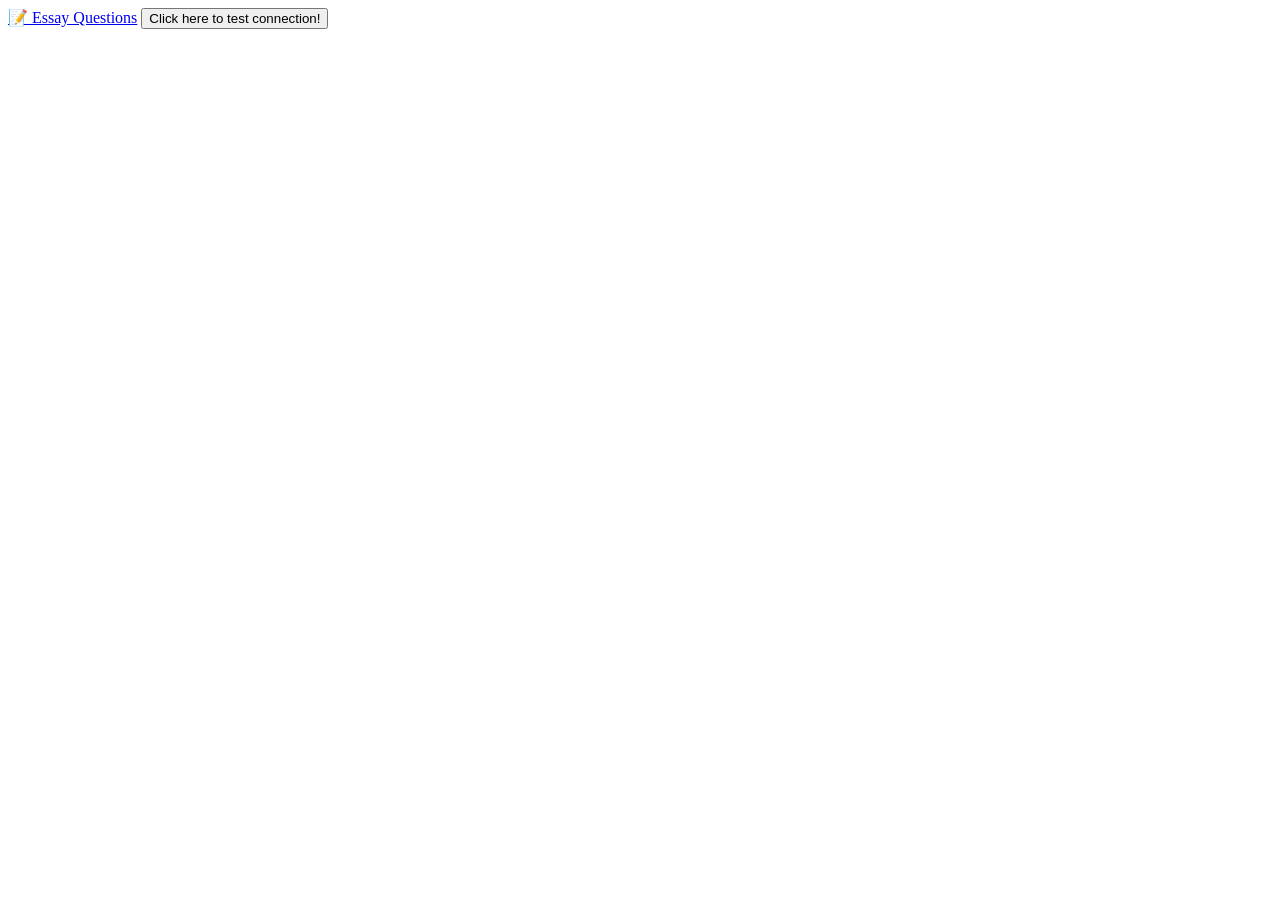
==== ProjectTemplate/index.html @ 4f62edd9 "Added loading states and error handling to essay questions" ====
﻿<!DOCTYPE html>
<html>
<head>
	<meta charset="utf-8" />
	<title></title>
	<!--DO NOT FORGET THIS SCRIPT TAG SO YOU CAN USE JQUERY!!!!!-->
	<script src="https://ajax.googleapis.com/ajax/libs/jquery/3.3.1/jquery.min.js"></script>
	<a href="essay-questions.html">📝 Essay Questions</a>

	<!--YOUR OWN JAVASCRIPT CAN GO RIGHT HERE-->
	<script type="text/javascript">
		function TestButtonHandler() {
			var webMethod = "ProjectServices.asmx/TestConnection";
			var parameters = "{}";

			//jQuery ajax method
			$.ajax({
				type: "POST",
				url: webMethod,
				data: parameters,
				contentType: "application/json; charset=utf-8",
				dataType: "json",
				success: function (msg) {
					var responseFromServer = msg.d;
					alert(responseFromServer);
				},
				error: function (e) {
					alert("this code will only execute if javascript is unable to access the webservice");
				}
			});
		}
	</script>
	<!--END OF YOUR OWN JAVASCRIPT-->

	<!--AND YOUR OWN CSS CAN GO HERE AS WELL-->
	<style>

	</style>
	<!--END OF YOUR OWN CSS-->
</head >
<body>
	<button onclick="javascript: TestButtonHandler();">Click here to test connection!</button>
</body>
</html >
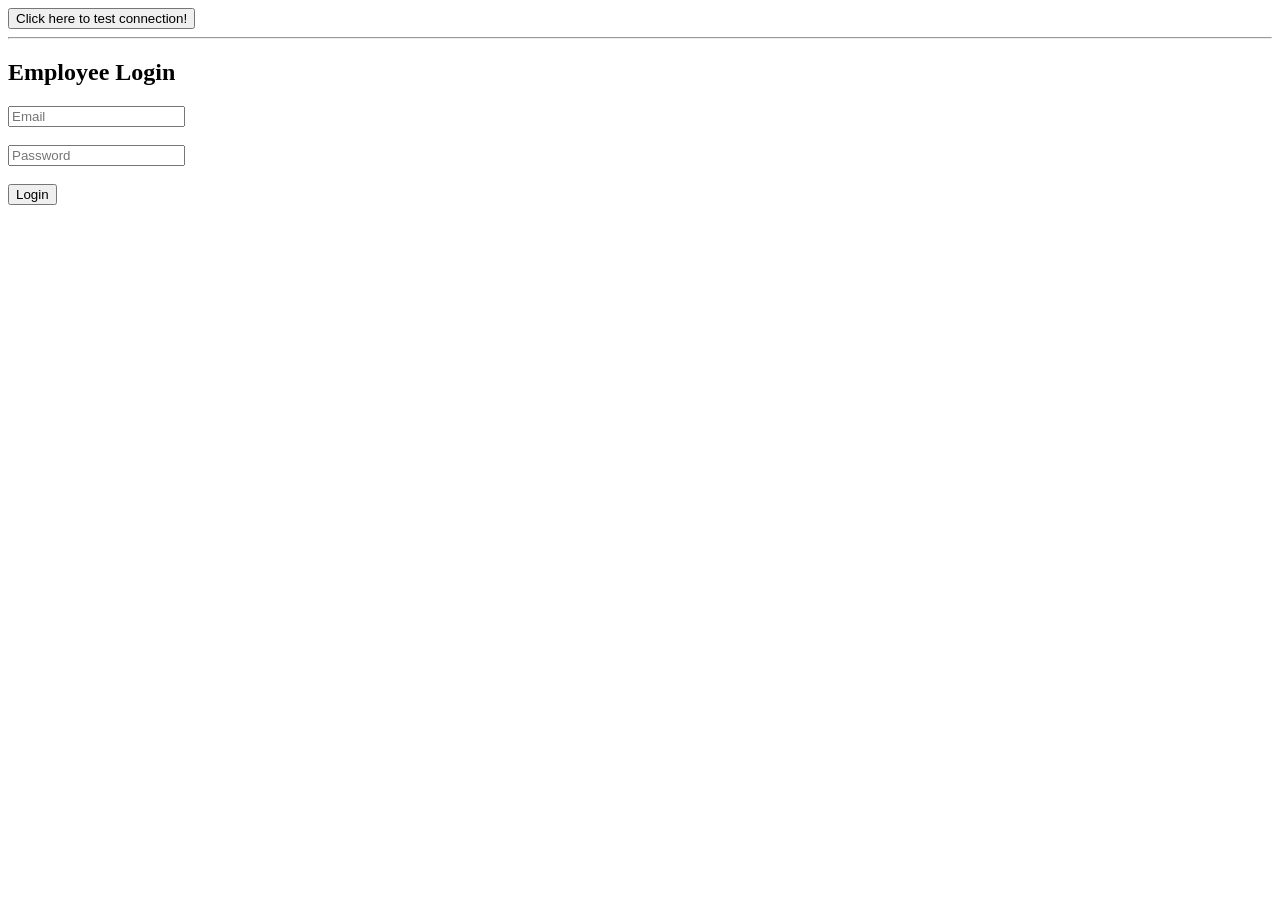
==== commit ccc0622a: "Finish merge and resolve conflicts" ====
--- a/ProjectTemplate/index.html
+++ b/ProjectTemplate/index.html
@@ -1,44 +1,86 @@
 ﻿<!DOCTYPE html>
 <html>
 <head>
-	<meta charset="utf-8" />
-	<title></title>
-	<!--DO NOT FORGET THIS SCRIPT TAG SO YOU CAN USE JQUERY!!!!!-->
-	<script src="https://ajax.googleapis.com/ajax/libs/jquery/3.3.1/jquery.min.js"></script>
-	<a href="essay-questions.html">📝 Essay Questions</a>
+    <meta charset="utf-8" />
+    <title>Employee Login</title>
 
-	<!--YOUR OWN JAVASCRIPT CAN GO RIGHT HERE-->
-	<script type="text/javascript">
-		function TestButtonHandler() {
-			var webMethod = "ProjectServices.asmx/TestConnection";
-			var parameters = "{}";
+    <!-- jQuery (REQUIRED) -->
+    <script src="https://ajax.googleapis.com/ajax/libs/jquery/3.3.1/jquery.min.js"></script>
 
-			//jQuery ajax method
-			$.ajax({
-				type: "POST",
-				url: webMethod,
-				data: parameters,
-				contentType: "application/json; charset=utf-8",
-				dataType: "json",
-				success: function (msg) {
-					var responseFromServer = msg.d;
-					alert(responseFromServer);
-				},
-				error: function (e) {
-					alert("this code will only execute if javascript is unable to access the webservice");
-				}
-			});
-		}
-	</script>
-	<!--END OF YOUR OWN JAVASCRIPT-->
+    <script type="text/javascript">
 
-	<!--AND YOUR OWN CSS CAN GO HERE AS WELL-->
-	<style>
+        // TEST DATABASE CONNECTION
+        function TestButtonHandler() {
+            $.ajax({
+                type: "POST",
+                url: "ProjectServices.asmx/TestConnection",
+                data: "{}",
+                contentType: "application/json; charset=utf-8",
+                dataType: "json",
+                success: function (msg) {
+                    alert(msg.d);
+                },
+                error: function (xhr) {
+                    console.log(xhr);
+                    alert("Cannot reach webservice (" + xhr.status + "): " + xhr.responseText);
+                }
+            });
+        }
 
-	</style>
-	<!--END OF YOUR OWN CSS-->
-</head >
+        // LOGIN FUNCTION
+        function login() {
+            $("#errorMessage").text("");
+
+            var parameters = JSON.stringify({
+                email: $("#email").val(),
+                password: $("#password").val()
+            });
+
+            $.ajax({
+                type: "POST",
+                url: "ProjectServices.asmx/Login",
+                data: parameters,
+                contentType: "application/json; charset=utf-8",
+                dataType: "json",
+
+                success: function (msg) {
+                    var result = msg.d;
+
+                    if (result.success) {
+                        window.location.href = "home.html";
+                    } else {
+                        $("#errorMessage").text(result.message);
+                    }
+                },
+
+                error: function (xhr) {
+                    console.log(xhr);
+                    $("#errorMessage").text(
+                        "Server error (" + xhr.status + "): " + xhr.responseText
+                    );
+                }
+            });
+        }
+
+    </script>
+</head>
+
 <body>
-	<button onclick="javascript: TestButtonHandler();">Click here to test connection!</button>
+
+    <button onclick="TestButtonHandler()">Click here to test connection!</button>
+    <hr>
+
+    <h2>Employee Login</h2>
+
+    <input id="email" type="text" placeholder="Email" />
+    <br><br>
+
+    <input id="password" type="password" placeholder="Password" />
+    <br><br>
+
+    <button onclick="login()">Login</button>
+
+    <div id="errorMessage" style="color:red; margin-top:10px;"></div>
+
 </body>
-</html >
+</html>
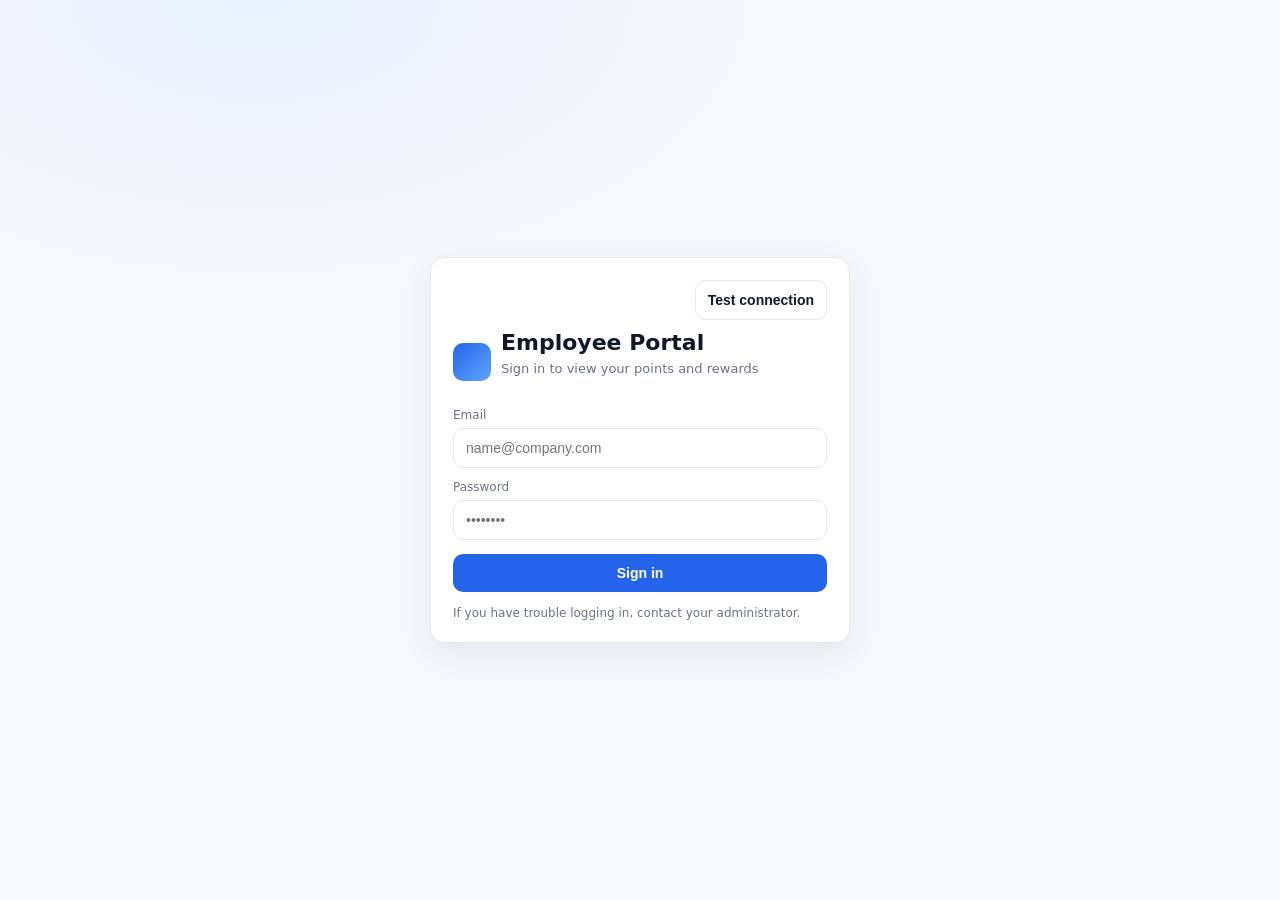
==== commit 23eebec4: "UI: final cleanup" ====
--- a/ProjectTemplate/index.html
+++ b/ProjectTemplate/index.html
@@ -4,6 +4,9 @@
     <meta charset="utf-8" />
     <title>Employee Login</title>
 
+    <!--linking style file-->
+    <link rel="stylesheet" href="Styles.css">
+    
     <!-- jQuery (REQUIRED) -->
     <script src="https://ajax.googleapis.com/ajax/libs/jquery/3.3.1/jquery.min.js"></script>
 
@@ -66,21 +69,42 @@
 </head>
 
 <body>
+    <div class="page">
+        <div class="card">
 
-    <button onclick="TestButtonHandler()">Click here to test connection!</button>
-    <hr>
+            <div class="topTools">
+                <button class="btn btnGhost" onclick="TestButtonHandler()">Test connection</button>
+            </div>
 
-    <h2>Employee Login</h2>
+            <div class="brand">
+                <div class="logo"></div>
+                <div>
+                    <h1>Employee Portal</h1>
+                    <div class="sub">Sign in to view your points and rewards</div>
+                </div>
+            </div>
 
-    <input id="email" type="text" placeholder="Email" />
-    <br><br>
+            <div class="formRow">
+                <label for="email">Email</label>
+                <input id="email" type="text" placeholder="name@company.com" />
+            </div>
 
-    <input id="password" type="password" placeholder="Password" />
-    <br><br>
+            <div class="formRow">
+                <label for="password">Password</label>
+                <input id="password" type="password" placeholder="••••••••" />
+            </div>
 
-    <button onclick="login()">Login</button>
+            <div class="actions">
+                <button class="btn btnPrimary" onclick="login()">Sign in</button>
+            </div>
 
-    <div id="errorMessage" style="color:red; margin-top:10px;"></div>
+            <div id="errorMessage" class="error"></div>
 
+            <div class="smallNote">
+                If you have trouble logging in, contact your administrator.
+            </div>
+
+        </div>
+    </div>
 </body>
 </html>
--- a/ProjectTemplate/Styles.css
+++ b/ProjectTemplate/Styles.css
@@ -0,0 +1,255 @@
+﻿:root {
+    --bg: #f6f8fb;
+    --card: #ffffff;
+    --text: #111827;
+    --muted: #6b7280;
+    --border: #e5e7eb;
+    --primary: #2563eb;
+    --primaryHover: #1d4ed8;
+    --danger: #dc2626;
+    --shadow: 0 10px 30px rgba(17,24,39,.08);
+    --radius: 14px;
+}
+
+* {
+    box-sizing: border-box;
+}
+
+body {
+    margin: 0;
+    font-family: system-ui, -apple-system, Segoe UI, Roboto, Arial, sans-serif;
+    color: var(--text);
+    background: radial-gradient(900px 500px at 20% 0%, #e8f0ff 0%, var(--bg) 55%, var(--bg) 100%);
+    min-height: 100vh;
+}
+
+
+.page {
+    min-height: 100vh;
+    display: grid;
+    place-items: center;
+    padding: 28px 16px;
+}
+
+.card {
+    width: 100%;
+    max-width: 420px;
+    background: var(--card);
+    border: 1px solid var(--border);
+    border-radius: var(--radius);
+    box-shadow: var(--shadow);
+    padding: 22px;
+}
+
+.brand {
+    display: flex;
+    align-items: center;
+    gap: 10px;
+    margin-bottom: 14px;
+}
+
+.logo {
+    width: 38px;
+    height: 38px;
+    border-radius: 10px;
+    background: linear-gradient(135deg, var(--primary), #60a5fa);
+}
+
+h1 {
+    font-size: 22px;
+    margin: 0;
+}
+
+.sub {
+    margin: 6px 0 18px 0;
+    color: var(--muted);
+    font-size: 13px;
+}
+
+
+.formRow {
+    margin-bottom: 12px;
+}
+
+label {
+    display: block;
+    font-size: 12px;
+    color: var(--muted);
+    margin-bottom: 6px;
+}
+
+input {
+    width: 100%;
+    padding: 11px 12px;
+    border-radius: 10px;
+    border: 1px solid var(--border);
+    outline: none;
+    font-size: 14px;
+    background: #fff;
+}
+
+    input:focus {
+        border-color: rgba(37,99,235,.55);
+        box-shadow: 0 0 0 4px rgba(37,99,235,.12);
+    }
+
+.actions {
+    display: flex;
+    gap: 10px;
+    align-items: center;
+    margin-top: 14px;
+}
+
+.btn {
+    border: 0;
+    border-radius: 10px;
+    padding: 11px 12px;
+    font-weight: 600;
+    cursor: pointer;
+    font-size: 14px;
+}
+
+.btnPrimary {
+    background: var(--primary);
+    color: white;
+    flex: 1;
+}
+
+    .btnPrimary:hover {
+        background: var(--primaryHover);
+    }
+
+.btnGhost {
+    background: transparent;
+    border: 1px solid var(--border);
+    color: var(--text);
+}
+
+.smallNote {
+    margin-top: 14px;
+    color: var(--muted);
+    font-size: 12px;
+}
+
+.error {
+    margin-top: 10px;
+    color: var(--danger);
+    font-size: 13px;
+}
+
+
+.topTools {
+    display: flex;
+    justify-content: flex-end;
+    margin-bottom: 10px;
+}
+
+/*App Shell with Navbar */
+.navbar {
+    position: sticky;
+    top: 0;
+    z-index: 50;
+    background: rgba(255,255,255,.85);
+    backdrop-filter: blur(10px);
+    border-bottom: 1px solid var(--border);
+}
+
+.navInner {
+    max-width: 980px;
+    margin: 0 auto;
+    padding: 12px 16px;
+    display: flex;
+    align-items: center;
+    justify-content: space-between;
+}
+
+.navLeft {
+    display: flex;
+    align-items: center;
+    gap: 10px;
+}
+
+.navLogo {
+    width: 32px;
+    height: 32px;
+    border-radius: 10px;
+    background: linear-gradient(135deg, var(--primary), #60a5fa);
+}
+
+.navTitle {
+    font-weight: 700;
+}
+
+.navLinks {
+    display: flex;
+    gap: 10px;
+    align-items: center;
+}
+
+.linkBtn {
+    background: transparent;
+    border: 1px solid var(--border);
+    padding: 8px 10px;
+    border-radius: 10px;
+    cursor: pointer;
+    font-weight: 600;
+    font-size: 13px;
+}
+
+    .linkBtn:hover {
+        border-color: rgba(37,99,235,.35);
+    }
+
+/* ===== Page container for app pages ===== */
+.shell {
+    max-width: 980px;
+    margin: 22px auto;
+    padding: 0 16px;
+}
+
+.grid2 {
+    display: grid;
+    grid-template-columns: 1fr 1fr;
+    gap: 14px;
+}
+
+@media (max-width: 820px) {
+    .grid2 {
+        grid-template-columns: 1fr;
+    }
+}
+
+.reward-card {
+    display: flex;
+    gap: 14px;
+    align-items: center;
+    border: 1px solid var(--border);
+    padding: 14px;
+    border-radius: 12px;
+    background: white;
+    margin-bottom: 12px;
+}
+
+    .reward-card img {
+        width: 90px;
+        height: 90px;
+        object-fit: cover;
+        border-radius: 10px;
+    }
+
+.reward-info {
+    flex: 1;
+}
+
+    .reward-info h4 {
+        margin: 0 0 6px 0;
+    }
+
+.badge {
+    background: #eef2ff;
+    color: var(--primary);
+    padding: 4px 10px;
+    border-radius: 999px;
+    font-size: 12px;
+    font-weight: 700;
+}
